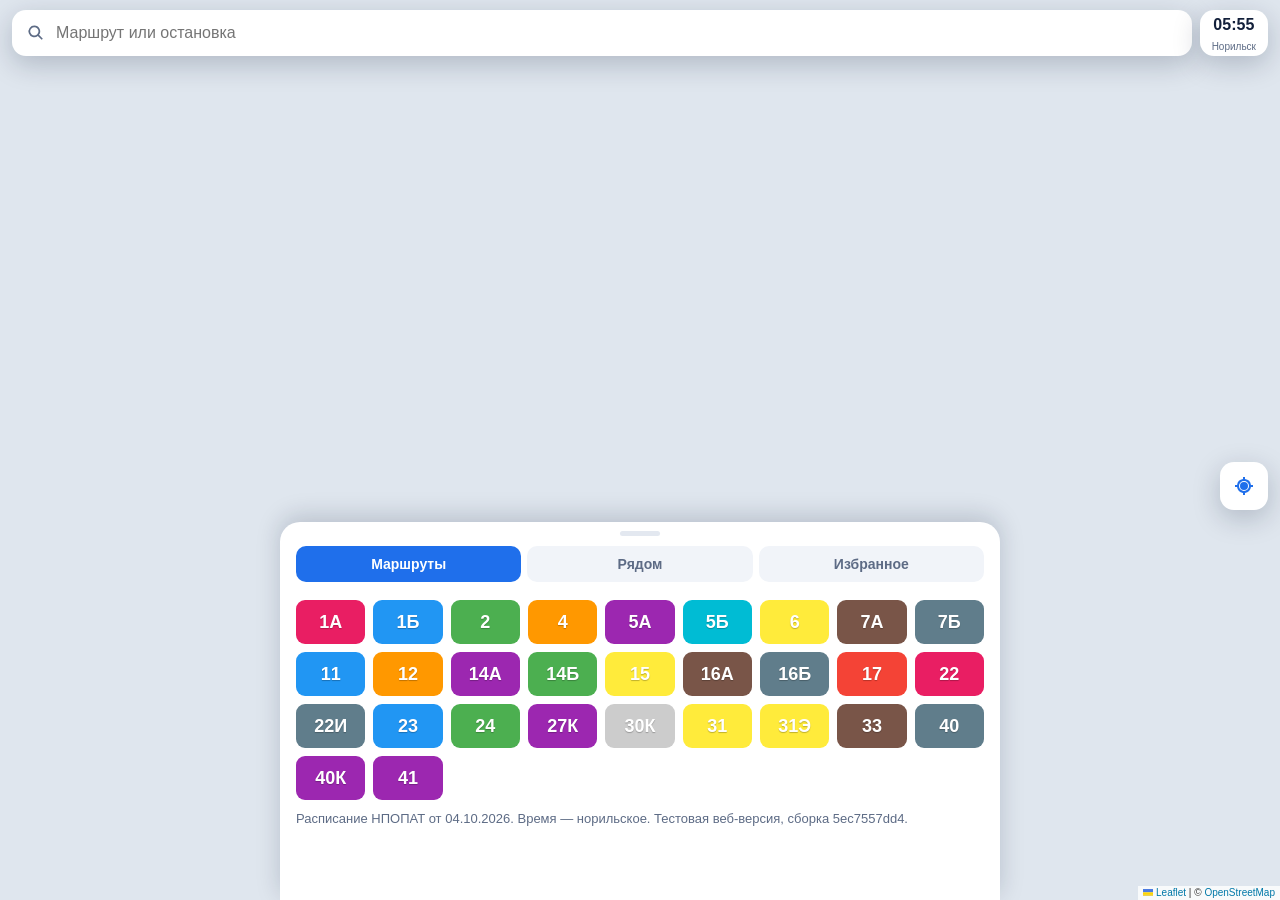
==== index.html @ 98a0bdf0 "Publish web test version (built from web-pwa-beta 6097717)" ====
<!doctype html>
<html lang="ru">
<head>
<meta charset="utf-8">
<meta name="viewport" content="width=device-width, initial-scale=1, viewport-fit=cover">
<title>Норильский транспорт</title>
<meta name="description" content="Автобусы Норильска: маршруты, остановки и расписание.">
<meta name="theme-color" content="#0b1630">
<meta name="apple-mobile-web-app-capable" content="yes">
<meta name="mobile-web-app-capable" content="yes">
<meta name="apple-mobile-web-app-status-bar-style" content="black-translucent">
<meta name="apple-mobile-web-app-title" content="Транспорт">
<link rel="apple-touch-icon" href="icons/icon-180.png">
<link rel="icon" href="icons/icon-192.png">
<link rel="manifest" href="manifest.webmanifest">
<link rel="stylesheet" href="vendor/leaflet.css">
<link rel="stylesheet" href="app.css">
</head>
<body>
<div id="map" aria-label="Карта Норильска"></div>

<header class="topbar">
  <div class="search">
    <svg viewBox="0 0 24 24" aria-hidden="true"><path d="M10 3a7 7 0 0 1 5.6 11.2l4.6 4.6-1.4 1.4-4.6-4.6A7 7 0 1 1 10 3zm0 2a5 5 0 1 0 0 10 5 5 0 0 0 0-10z"/></svg>
    <input id="q" type="search" placeholder="Маршрут или остановка" autocomplete="off" enterkeyhint="search" aria-label="Поиск маршрута или остановки">
    <button id="qclear" class="icon-btn" hidden aria-label="Очистить">×</button>
  </div>
  <div class="clock" id="clock" title="Время в Норильске"></div>
</header>

<div class="fabs">
  <button id="locate" class="fab" aria-label="Где я">
    <svg viewBox="0 0 24 24" aria-hidden="true"><path d="M12 8a4 4 0 1 1 0 8 4 4 0 0 1 0-8zm9 3h-2.06A7 7 0 0 0 13 5.06V3h-2v2.06A7 7 0 0 0 5.06 11H3v2h2.06A7 7 0 0 0 11 18.94V21h2v-2.06A7 7 0 0 0 18.94 13H21v-2zm-9 6a5 5 0 1 1 0-10 5 5 0 0 1 0 10z"/></svg>
  </button>
</div>

<section id="sheet" class="sheet" aria-live="polite">
  <button class="grip" id="grip" aria-label="Развернуть или свернуть панель"><span></span></button>
  <div id="sheet-body"></div>
</section>

<div id="toast" class="toast" role="status" hidden></div>

<script>window.BUILD = "5ec7557dd4";</script>
<script src="vendor/leaflet.js"></script>
<script src="app.js"></script>
</body>
</html>
---- vendor/leaflet.css ----
/* required styles */

.leaflet-pane,
.leaflet-tile,
.leaflet-marker-icon,
.leaflet-marker-shadow,
.leaflet-tile-container,
.leaflet-pane > svg,
.leaflet-pane > canvas,
.leaflet-zoom-box,
.leaflet-image-layer,
.leaflet-layer {
	position: absolute;
	left: 0;
	top: 0;
	}
.leaflet-container {
	overflow: hidden;
	}
.leaflet-tile,
.leaflet-marker-icon,
.leaflet-marker-shadow {
	-webkit-user-select: none;
	   -moz-user-select: none;
	        user-select: none;
	  -webkit-user-drag: none;
	}
/* Prevents IE11 from highlighting tiles in blue */
.leaflet-tile::selection {
	background: transparent;
}
/* Safari renders non-retina tile on retina better with this, but Chrome is worse */
.leaflet-safari .leaflet-tile {
	image-rendering: -webkit-optimize-contrast;
	}
/* hack that prevents hw layers "stretching" when loading new tiles */
.leaflet-safari .leaflet-tile-container {
	width: 1600px;
	height: 1600px;
	-webkit-transform-origin: 0 0;
	}
.leaflet-marker-icon,
.leaflet-marker-shadow {
	display: block;
	}
/* .leaflet-container svg: reset svg max-width decleration shipped in Joomla! (joomla.org) 3.x */
/* .leaflet-container img: map is broken in FF if you have max-width: 100% on tiles */
.leaflet-container .leaflet-overlay-pane svg {
	max-width: none !important;
	max-height: none !important;
	}
.leaflet-container .leaflet-marker-pane img,
.leaflet-container .leaflet-shadow-pane img,
.leaflet-container .leaflet-tile-pane img,
.leaflet-container img.leaflet-image-layer,
.leaflet-container .leaflet-tile {
	max-width: none !important;
	max-height: none !important;
	width: auto;
	padding: 0;
	}

.leaflet-container img.leaflet-tile {
	/* See: https://bugs.chromium.org/p/chromium/issues/detail?id=600120 */
	mix-blend-mode: plus-lighter;
}

.leaflet-container.leaflet-touch-zoom {
	-ms-touch-action: pan-x pan-y;
	touch-action: pan-x pan-y;
	}
.leaflet-container.leaflet-touch-drag {
	-ms-touch-action: pinch-zoom;
	/* Fallback for FF which doesn't support pinch-zoom */
	touch-action: none;
	touch-action: pinch-zoom;
}
.leaflet-container.leaflet-touch-drag.leaflet-touch-zoom {
	-ms-touch-action: none;
	touch-action: none;
}
.leaflet-container {
	-webkit-tap-highlight-color: transparent;
}
.leaflet-container a {
	-webkit-tap-highlight-color: rgba(51, 181, 229, 0.4);
}
.leaflet-tile {
	filter: inherit;
	visibility: hidden;
	}
.leaflet-tile-loaded {
	visibility: inherit;
	}
.leaflet-zoom-box {
	width: 0;
	height: 0;
	-moz-box-sizing: border-box;
	     box-sizing: border-box;
	z-index: 800;
	}
/* workaround for https://bugzilla.mozilla.org/show_bug.cgi?id=888319 */
.leaflet-overlay-pane svg {
	-moz-user-select: none;
	}

.leaflet-pane         { z-index: 400; }

.leaflet-tile-pane    { z-index: 200; }
.leaflet-overlay-pane { z-index: 400; }
.leaflet-shadow-pane  { z-index: 500; }
.leaflet-marker-pane  { z-index: 600; }
.leaflet-tooltip-pane   { z-index: 650; }
.leaflet-popup-pane   { z-index: 700; }

.leaflet-map-pane canvas { z-index: 100; }
.leaflet-map-pane svg    { z-index: 200; }

.leaflet-vml-shape {
	width: 1px;
	height: 1px;
	}
.lvml {
	behavior: url(#default#VML);
	display: inline-block;
	position: absolute;
	}


/* control positioning */

.leaflet-control {
	position: relative;
	z-index: 800;
	pointer-events: visiblePainted; /* IE 9-10 doesn't have auto */
	pointer-events: auto;
	}
.leaflet-top,
.leaflet-bottom {
	position: absolute;
	z-index: 1000;
	pointer-events: none;
	}
.leaflet-top {
	top: 0;
	}
.leaflet-right {
	right: 0;
	}
.leaflet-bottom {
	bottom: 0;
	}
.leaflet-left {
	left: 0;
	}
.leaflet-control {
	float: left;
	clear: both;
	}
.leaflet-right .leaflet-control {
	float: right;
	}
.leaflet-top .leaflet-control {
	margin-top: 10px;
	}
.leaflet-bottom .leaflet-control {
	margin-bottom: 10px;
	}
.leaflet-left .leaflet-control {
	margin-left: 10px;
	}
.leaflet-right .leaflet-control {
	margin-right: 10px;
	}


/* zoom and fade animations */

.leaflet-fade-anim .leaflet-popup {
	opacity: 0;
	-webkit-transition: opacity 0.2s linear;
	   -moz-transition: opacity 0.2s linear;
	        transition: opacity 0.2s linear;
	}
.leaflet-fade-anim .leaflet-map-pane .leaflet-popup {
	opacity: 1;
	}
.leaflet-zoom-animated {
	-webkit-transform-origin: 0 0;
	    -ms-transform-origin: 0 0;
	        transform-origin: 0 0;
	}
svg.leaflet-zoom-animated {
	will-change: transform;
}

.leaflet-zoom-anim .leaflet-zoom-animated {
	-webkit-transition: -webkit-transform 0.25s cubic-bezier(0,0,0.25,1);
	   -moz-transition:    -moz-transform 0.25s cubic-bezier(0,0,0.25,1);
	        transition:         transform 0.25s cubic-bezier(0,0,0.25,1);
	}
.leaflet-zoom-anim .leaflet-tile,
.leaflet-pan-anim .leaflet-tile {
	-webkit-transition: none;
	   -moz-transition: none;
	        transition: none;
	}

.leaflet-zoom-anim .leaflet-zoom-hide {
	visibility: hidden;
	}


/* cursors */

.leaflet-interactive {
	cursor: pointer;
	}
.leaflet-grab {
	cursor: -webkit-grab;
	cursor:    -moz-grab;
	cursor:         grab;
	}
.leaflet-crosshair,
.leaflet-crosshair .leaflet-interactive {
	cursor: crosshair;
	}
.leaflet-popup-pane,
.leaflet-control {
	cursor: auto;
	}
.leaflet-dragging .leaflet-grab,
.leaflet-dragging .leaflet-grab .leaflet-interactive,
.leaflet-dragging .leaflet-marker-draggable {
	cursor: move;
	cursor: -webkit-grabbing;
	cursor:    -moz-grabbing;
	cursor:         grabbing;
	}

/* marker & overlays interactivity */
.leaflet-marker-icon,
.leaflet-marker-shadow,
.leaflet-image-layer,
.leaflet-pane > svg path,
.leaflet-tile-container {
	pointer-events: none;
	}

.leaflet-marker-icon.leaflet-interactive,
.leaflet-image-layer.leaflet-interactive,
.leaflet-pane > svg path.leaflet-interactive,
svg.leaflet-image-layer.leaflet-interactive path {
	pointer-events: visiblePainted; /* IE 9-10 doesn't have auto */
	pointer-events: auto;
	}

/* visual tweaks */

.leaflet-container {
	background: #ddd;
	outline-offset: 1px;
	}
.leaflet-container a {
	color: #0078A8;
	}
.leaflet-zoom-box {
	border: 2px dotted #38f;
	background: rgba(255,255,255,0.5);
	}


/* general typography */
.leaflet-container {
	font-family: "Helvetica Neue", Arial, Helvetica, sans-serif;
	font-size: 12px;
	font-size: 0.75rem;
	line-height: 1.5;
	}


/* general toolbar styles */

.leaflet-bar {
	box-shadow: 0 1px 5px rgba(0,0,0,0.65);
	border-radius: 4px;
	}
.leaflet-bar a {
	background-color: #fff;
	border-bottom: 1px solid #ccc;
	width: 26px;
	height: 26px;
	line-height: 26px;
	display: block;
	text-align: center;
	text-decoration: none;
	color: black;
	}
.leaflet-bar a,
.leaflet-control-layers-toggle {
	background-position: 50% 50%;
	background-repeat: no-repeat;
	display: block;
	}
.leaflet-bar a:hover,
.leaflet-bar a:focus {
	background-color: #f4f4f4;
	}
.leaflet-bar a:first-child {
	border-top-left-radius: 4px;
	border-top-right-radius: 4px;
	}
.leaflet-bar a:last-child {
	border-bottom-left-radius: 4px;
	border-bottom-right-radius: 4px;
	border-bottom: none;
	}
.leaflet-bar a.leaflet-disabled {
	cursor: default;
	background-color: #f4f4f4;
	color: #bbb;
	}

.leaflet-touch .leaflet-bar a {
	width: 30px;
	height: 30px;
	line-height: 30px;
	}
.leaflet-touch .leaflet-bar a:first-child {
	border-top-left-radius: 2px;
	border-top-right-radius: 2px;
	}
.leaflet-touch .leaflet-bar a:last-child {
	border-bottom-left-radius: 2px;
	border-bottom-right-radius: 2px;
	}

/* zoom control */

.leaflet-control-zoom-in,
.leaflet-control-zoom-out {
	font: bold 18px 'Lucida Console', Monaco, monospace;
	text-indent: 1px;
	}

.leaflet-touch .leaflet-control-zoom-in, .leaflet-touch .leaflet-control-zoom-out  {
	font-size: 22px;
	}


/* layers control */

.leaflet-control-layers {
	box-shadow: 0 1px 5px rgba(0,0,0,0.4);
	background: #fff;
	border-radius: 5px;
	}
.leaflet-control-layers-toggle {
	background-image: url(images/layers.png);
	width: 36px;
	height: 36px;
	}
.leaflet-retina .leaflet-control-layers-toggle {
	background-image: url(images/layers-2x.png);
	background-size: 26px 26px;
	}
.leaflet-touch .leaflet-control-layers-toggle {
	width: 44px;
	height: 44px;
	}
.leaflet-control-layers .leaflet-control-layers-list,
.leaflet-control-layers-expanded .leaflet-control-layers-toggle {
	display: none;
	}
.leaflet-control-layers-expanded .leaflet-control-layers-list {
	display: block;
	position: relative;
	}
.leaflet-control-layers-expanded {
	padding: 6px 10px 6px 6px;
	color: #333;
	background: #fff;
	}
.leaflet-control-layers-scrollbar {
	overflow-y: scroll;
	overflow-x: hidden;
	padding-right: 5px;
	}
.leaflet-control-layers-selector {
	margin-top: 2px;
	position: relative;
	top: 1px;
	}
.leaflet-control-layers label {
	display: block;
	font-size: 13px;
	font-size: 1.08333em;
	}
.leaflet-control-layers-separator {
	height: 0;
	border-top: 1px solid #ddd;
	margin: 5px -10px 5px -6px;
	}

/* Default icon URLs */
.leaflet-default-icon-path { /* used only in path-guessing heuristic, see L.Icon.Default */
	background-image: url(images/marker-icon.png);
	}


/* attribution and scale controls */

.leaflet-container .leaflet-control-attribution {
	background: #fff;
	background: rgba(255, 255, 255, 0.8);
	margin: 0;
	}
.leaflet-control-attribution,
.leaflet-control-scale-line {
	padding: 0 5px;
	color: #333;
	line-height: 1.4;
	}
.leaflet-control-attribution a {
	text-decoration: none;
	}
.leaflet-control-attribution a:hover,
.leaflet-control-attribution a:focus {
	text-decoration: underline;
	}
.leaflet-attribution-flag {
	display: inline !important;
	vertical-align: baseline !important;
	width: 1em;
	height: 0.6669em;
	}
.leaflet-left .leaflet-control-scale {
	margin-left: 5px;
	}
.leaflet-bottom .leaflet-control-scale {
	margin-bottom: 5px;
	}
.leaflet-control-scale-line {
	border: 2px solid #777;
	border-top: none;
	line-height: 1.1;
	padding: 2px 5px 1px;
	white-space: nowrap;
	-moz-box-sizing: border-box;
	     box-sizing: border-box;
	background: rgba(255, 255, 255, 0.8);
	text-shadow: 1px 1px #fff;
	}
.leaflet-control-scale-line:not(:first-child) {
	border-top: 2px solid #777;
	border-bottom: none;
	margin-top: -2px;
	}
.leaflet-control-scale-line:not(:first-child):not(:last-child) {
	border-bottom: 2px solid #777;
	}

.leaflet-touch .leaflet-control-attribution,
.leaflet-touch .leaflet-control-layers,
.leaflet-touch .leaflet-bar {
	box-shadow: none;
	}
.leaflet-touch .leaflet-control-layers,
.leaflet-touch .leaflet-bar {
	border: 2px solid rgba(0,0,0,0.2);
	background-clip: padding-box;
	}


/* popup */

.leaflet-popup {
	position: absolute;
	text-align: center;
	margin-bottom: 20px;
	}
.leaflet-popup-content-wrapper {
	padding: 1px;
	text-align: left;
	border-radius: 12px;
	}
.leaflet-popup-content {
	margin: 13px 24px 13px 20px;
	line-height: 1.3;
	font-size: 13px;
	font-size: 1.08333em;
	min-height: 1px;
	}
.leaflet-popup-content p {
	margin: 17px 0;
	margin: 1.3em 0;
	}
.leaflet-popup-tip-container {
	width: 40px;
	height: 20px;
	position: absolute;
	left: 50%;
	margin-top: -1px;
	margin-left: -20px;
	overflow: hidden;
	pointer-events: none;
	}
.leaflet-popup-tip {
	width: 17px;
	height: 17px;
	padding: 1px;

	margin: -10px auto 0;
	pointer-events: auto;

	-webkit-transform: rotate(45deg);
	   -moz-transform: rotate(45deg);
	    -ms-transform: rotate(45deg);
	        transform: rotate(45deg);
	}
.leaflet-popup-content-wrapper,
.leaflet-popup-tip {
	background: white;
	color: #333;
	box-shadow: 0 3px 14px rgba(0,0,0,0.4);
	}
.leaflet-container a.leaflet-popup-close-button {
	position: absolute;
	top: 0;
	right: 0;
	border: none;
	text-align: center;
	width: 24px;
	height: 24px;
	font: 16px/24px Tahoma, Verdana, sans-serif;
	color: #757575;
	text-decoration: none;
	background: transparent;
	}
.leaflet-container a.leaflet-popup-close-button:hover,
.leaflet-container a.leaflet-popup-close-button:focus {
	color: #585858;
	}
.leaflet-popup-scrolled {
	overflow: auto;
	}

.leaflet-oldie .leaflet-popup-content-wrapper {
	-ms-zoom: 1;
	}
.leaflet-oldie .leaflet-popup-tip {
	width: 24px;
	margin: 0 auto;

	-ms-filter: "progid:DXImageTransform.Microsoft.Matrix(M11=0.70710678, M12=0.70710678, M21=-0.70710678, M22=0.70710678)";
	filter: progid:DXImageTransform.Microsoft.Matrix(M11=0.70710678, M12=0.70710678, M21=-0.70710678, M22=0.70710678);
	}

.leaflet-oldie .leaflet-control-zoom,
.leaflet-oldie .leaflet-control-layers,
.leaflet-oldie .leaflet-popup-content-wrapper,
.leaflet-oldie .leaflet-popup-tip {
	border: 1px solid #999;
	}


/* div icon */

.leaflet-div-icon {
	background: #fff;
	border: 1px solid #666;
	}


/* Tooltip */
/* Base styles for the element that has a tooltip */
.leaflet-tooltip {
	position: absolute;
	padding: 6px;
	background-color: #fff;
	border: 1px solid #fff;
	border-radius: 3px;
	color: #222;
	white-space: nowrap;
	-webkit-user-select: none;
	-moz-user-select: none;
	-ms-user-select: none;
	user-select: none;
	pointer-events: none;
	box-shadow: 0 1px 3px rgba(0,0,0,0.4);
	}
.leaflet-tooltip.leaflet-interactive {
	cursor: pointer;
	pointer-events: auto;
	}
.leaflet-tooltip-top:before,
.leaflet-tooltip-bottom:before,
.leaflet-tooltip-left:before,
.leaflet-tooltip-right:before {
	position: absolute;
	pointer-events: none;
	border: 6px solid transparent;
	background: transparent;
	content: "";
	}

/* Directions */

.leaflet-tooltip-bottom {
	margin-top: 6px;
}
.leaflet-tooltip-top {
	margin-top: -6px;
}
.leaflet-tooltip-bottom:before,
.leaflet-tooltip-top:before {
	left: 50%;
	margin-left: -6px;
	}
.leaflet-tooltip-top:before {
	bottom: 0;
	margin-bottom: -12px;
	border-top-color: #fff;
	}
.leaflet-tooltip-bottom:before {
	top: 0;
	margin-top: -12px;
	margin-left: -6px;
	border-bottom-color: #fff;
	}
.leaflet-tooltip-left {
	margin-left: -6px;
}
.leaflet-tooltip-right {
	margin-left: 6px;
}
.leaflet-tooltip-left:before,
.leaflet-tooltip-right:before {
	top: 50%;
	margin-top: -6px;
	}
.leaflet-tooltip-left:before {
	right: 0;
	margin-right: -12px;
	border-left-color: #fff;
	}
.leaflet-tooltip-right:before {
	left: 0;
	margin-left: -12px;
	border-right-color: #fff;
	}

/* Printing */

@media print {
	/* Prevent printers from removing background-images of controls. */
	.leaflet-control {
		-webkit-print-color-adjust: exact;
		print-color-adjust: exact;
		}
	}
---- app.css ----
:root {
  --bg: #0b1630;
  --panel: #ffffff;
  --text: #13203b;
  --muted: #5d6b85;
  --line: #e3e8f0;
  --accent: #1f6feb;
  --accent-soft: #e8f0fe;
  --good: #1b8a4b;
  --warn: #b45309;
  --chip: #f1f4f9;
  --shadow: 0 8px 28px rgba(11, 22, 48, .22);
  --safe-top: env(safe-area-inset-top, 0px);
  --safe-bottom: env(safe-area-inset-bottom, 0px);
  --sheet-peek: 42vh;
  color-scheme: light;
}
@media (prefers-color-scheme: dark) {
  :root {
    --panel: #121c33;
    --text: #e9eef8;
    --muted: #9aa8c2;
    --line: #22304f;
    --accent: #5b9bff;
    --accent-soft: #1b2b4d;
    --good: #4ade80;
    --warn: #fbbf24;
    --chip: #1b2742;
    color-scheme: dark;
  }
}
* { box-sizing: border-box; -webkit-tap-highlight-color: transparent; }
html, body { margin: 0; height: 100%; overflow: hidden; background: var(--bg);
  font: 16px/1.35 -apple-system, BlinkMacSystemFont, "SF Pro Text", "Segoe UI", Roboto, sans-serif; color: var(--text); }
button { font: inherit; color: inherit; }

#map { position: fixed; inset: 0; background: #dfe6ee; }
@media (prefers-color-scheme: dark) { #map .leaflet-tile-pane { filter: brightness(.72) contrast(1.1) saturate(.8); } }

.topbar { position: fixed; z-index: 1000; left: 0; right: 0; top: 0;
  padding: calc(var(--safe-top) + 10px) 12px 0; display: flex; gap: 8px; align-items: center; pointer-events: none; }
.search { pointer-events: auto; flex: 1; display: flex; align-items: center; gap: 8px; height: 46px; padding: 0 6px 0 14px;
  background: var(--panel); border-radius: 14px; box-shadow: var(--shadow); }
.search svg { width: 20px; height: 20px; fill: var(--muted); flex: none; }
.search input { flex: 1; min-width: 0; border: 0; outline: 0; background: transparent; color: var(--text); font-size: 16px; }
.search input::-webkit-search-cancel-button { display: none; }
.clock { pointer-events: auto; height: 46px; min-width: 64px; padding: 0 12px; display: grid; place-items: center;
  background: var(--panel); border-radius: 14px; box-shadow: var(--shadow); font-weight: 600; font-variant-numeric: tabular-nums; }
.clock small { display: block; font-size: 10px; font-weight: 500; color: var(--muted); line-height: 1; }
.icon-btn { border: 0; background: var(--chip); width: 32px; height: 32px; border-radius: 10px; font-size: 20px; line-height: 1; cursor: pointer; }

.fabs { position: fixed; z-index: 1000; right: 12px; bottom: calc(var(--sheet-h, var(--sheet-peek)) + 12px); transition: bottom .25s ease; }
.fab { width: 48px; height: 48px; border-radius: 14px; border: 0; background: var(--panel); box-shadow: var(--shadow); display: grid; place-items: center; cursor: pointer; }
.fab svg { width: 24px; height: 24px; fill: var(--accent); }
.fab.busy svg { animation: spin 1s linear infinite; }
@keyframes spin { to { transform: rotate(360deg); } }

.sheet { position: fixed; z-index: 1001; left: 0; right: 0; bottom: 0; height: var(--sheet-h, var(--sheet-peek));
  background: var(--panel); border-radius: 20px 20px 0 0; box-shadow: 0 -6px 24px rgba(11,22,48,.18);
  display: flex; flex-direction: column; transition: height .25s ease; max-width: 720px; margin: 0 auto; }
.sheet.full { --sheet-h: calc(100vh - var(--safe-top) - 70px); }
.sheet.mini { --sheet-h: calc(76px + var(--safe-bottom)); }
body:has(.sheet.full) { --sheet-h: calc(100vh - var(--safe-top) - 70px); }
body:has(.sheet.mini) { --sheet-h: calc(76px + var(--safe-bottom)); }
.grip { flex: none; border: 0; background: transparent; height: 22px; display: grid; place-items: center; cursor: pointer; }
.grip span { width: 40px; height: 5px; border-radius: 3px; background: var(--line); }
#sheet-body { flex: 1; overflow-y: auto; -webkit-overflow-scrolling: touch; padding: 0 16px calc(var(--safe-bottom) + 16px); overscroll-behavior: contain; }

.tabs { display: flex; gap: 6px; margin: 2px 0 12px; position: sticky; top: 0; background: var(--panel); padding-bottom: 6px; z-index: 2; }
.tab { flex: 1; border: 0; background: var(--chip); border-radius: 10px; height: 36px; font-weight: 600; font-size: 14px; cursor: pointer; color: var(--muted); }
.tab[aria-selected="true"] { background: var(--accent); color: #fff; }

h2 { font-size: 20px; margin: 0; }
.sub { color: var(--muted); font-size: 14px; }
.badge { display: inline-grid; place-items: center; min-width: 44px; height: 32px; padding: 0 8px; border-radius: 9px;
  color: #fff; font-weight: 700; font-size: 16px; flex: none; text-shadow: 0 1px 1px rgba(0,0,0,.25); }

.grid { display: grid; grid-template-columns: repeat(auto-fill, minmax(64px, 1fr)); gap: 8px; }
.grid .badge { height: 44px; font-size: 18px; width: 100%; border: 0; cursor: pointer; position: relative; }
.grid .badge .star { position: absolute; top: 2px; right: 5px; font-size: 11px; }

.list { list-style: none; margin: 0; padding: 0; }
.row { display: flex; align-items: center; gap: 12px; padding: 11px 2px; border-bottom: 1px solid var(--line); cursor: pointer; width: 100%; background: none; border-left: 0; border-right: 0; border-top: 0; text-align: left; }
.row:last-child { border-bottom: 0; }
.row .grow { flex: 1; min-width: 0; }
.row .title { font-weight: 600; }
.row .meta { font-size: 13px; color: var(--muted); margin-top: 2px; }
.chips { display: flex; flex-wrap: wrap; gap: 4px; margin-top: 5px; }
.chips .badge { min-width: 30px; height: 22px; font-size: 12px; border-radius: 6px; padding: 0 5px; }

.head { display: flex; align-items: center; gap: 12px; margin-bottom: 10px; }
.head .grow { flex: 1; min-width: 0; }
.back, .fav { border: 0; background: var(--chip); border-radius: 10px; height: 36px; min-width: 36px; padding: 0 10px; cursor: pointer; font-size: 18px; }
.fav[aria-pressed="true"] { color: #e8a400; }

.dirs { display: flex; flex-direction: column; gap: 6px; margin-bottom: 12px; }
.dir { border: 1px solid var(--line); background: transparent; border-radius: 12px; padding: 9px 12px; text-align: left; cursor: pointer; font-size: 14px; }
.dir[aria-pressed="true"] { border-color: var(--accent); background: var(--accent-soft); }

.seg { display: inline-flex; background: var(--chip); border-radius: 10px; padding: 3px; margin: 6px 0 10px; }
.seg button { border: 0; background: transparent; padding: 6px 14px; border-radius: 8px; font-size: 14px; font-weight: 600; color: var(--muted); cursor: pointer; }
.seg button[aria-pressed="true"] { background: var(--panel); color: var(--text); box-shadow: 0 1px 3px rgba(0,0,0,.12); }

.next { display: flex; gap: 8px; align-items: baseline; flex-wrap: wrap; padding: 10px 12px; border-radius: 12px; background: var(--accent-soft); margin-bottom: 10px; }
.next b { font-size: 22px; font-variant-numeric: tabular-nums; }
.next .in { color: var(--good); font-weight: 600; }
.times { display: flex; flex-wrap: wrap; gap: 6px; margin: 4px 0 14px; }
.times span { font-variant-numeric: tabular-nums; font-size: 14px; padding: 4px 7px; border-radius: 7px; background: var(--chip); }
.times span.past { opacity: .4; }
.times span.soon { background: var(--accent); color: #fff; font-weight: 600; }
.section { font-size: 13px; font-weight: 700; text-transform: uppercase; letter-spacing: .04em; color: var(--muted); margin: 16px 0 6px; }
.note { font-size: 13px; color: var(--muted); margin: 10px 0; }
.note a { color: var(--accent); }
.empty { color: var(--muted); padding: 20px 0; text-align: center; }

.stopnum { width: 22px; height: 22px; border-radius: 50%; border: 3px solid currentColor; background: var(--panel); flex: none; }

.toast { position: fixed; z-index: 2000; left: 50%; transform: translateX(-50%); top: calc(var(--safe-top) + 66px);
  background: #13203b; color: #fff; padding: 10px 14px; border-radius: 12px; box-shadow: var(--shadow); font-size: 14px; max-width: 90vw; }

.stop-dot { background: #fff; border: 3px solid var(--c, #1f6feb); border-radius: 50%; box-sizing: border-box; }
.stop-dot.sel { background: var(--c, #1f6feb); border-color: #fff; box-shadow: 0 0 0 3px var(--c, #1f6feb); }
.me-dot { background: #1f6feb; border: 3px solid #fff; border-radius: 50%; box-shadow: 0 0 0 6px rgba(31,111,235,.25); }
.leaflet-control-attribution { font-size: 10px; }
.leaflet-top { top: calc(var(--safe-top) + 64px); }
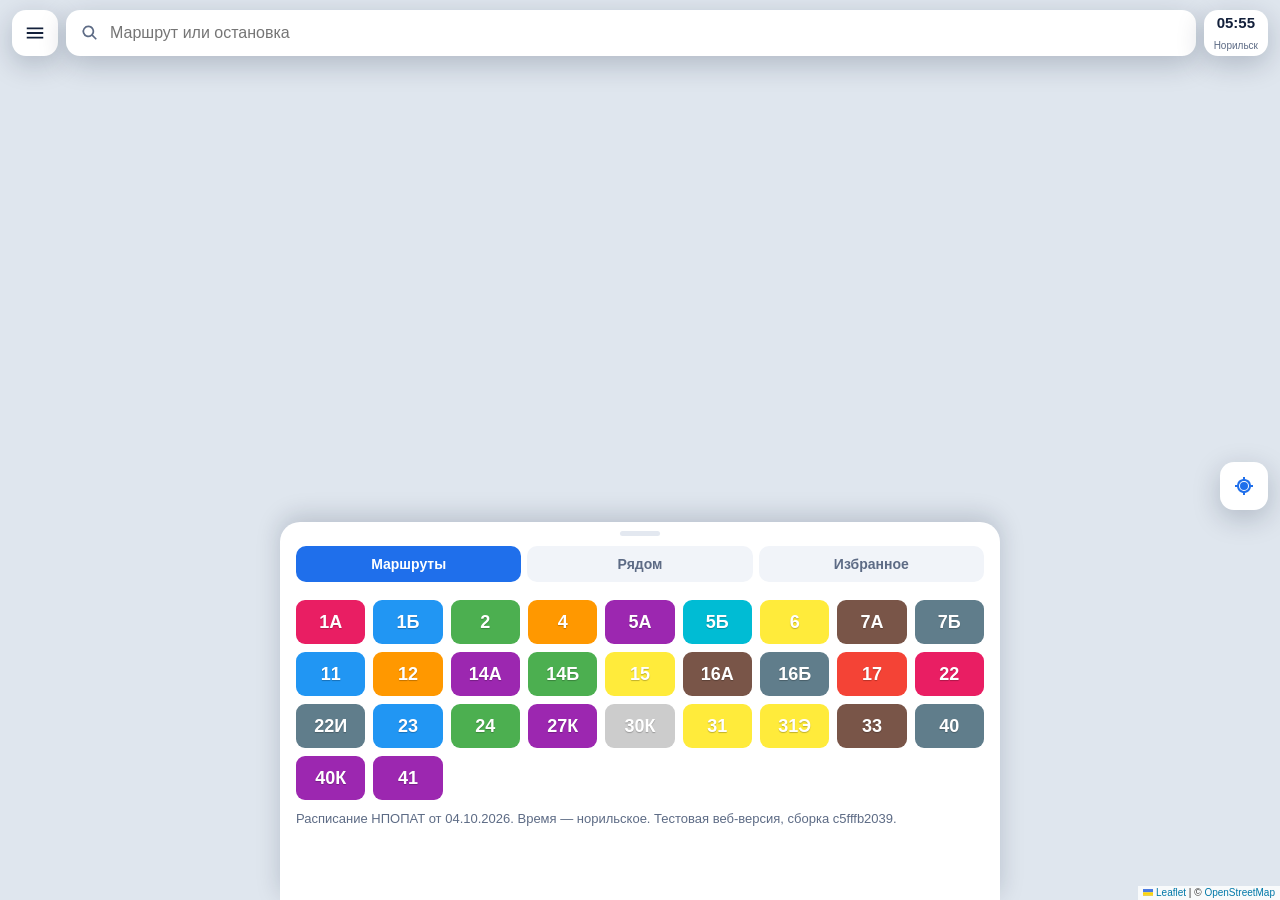
==== commit fdf96c1e: "Publish web test version (web-pwa-beta c2180c1): weather, menu, stop alarm" ====
--- a/index.html
+++ b/index.html
@@ -20,13 +20,20 @@
 <div id="map" aria-label="Карта Норильска"></div>
 
 <header class="topbar">
+  <button id="menu" class="square" aria-label="Меню">
+    <svg viewBox="0 0 24 24" aria-hidden="true"><path d="M3 6h18v2H3zm0 5h18v2H3zm0 5h18v2H3z"/></svg>
+  </button>
   <div class="search">
     <svg viewBox="0 0 24 24" aria-hidden="true"><path d="M10 3a7 7 0 0 1 5.6 11.2l4.6 4.6-1.4 1.4-4.6-4.6A7 7 0 1 1 10 3zm0 2a5 5 0 1 0 0 10 5 5 0 0 0 0-10z"/></svg>
     <input id="q" type="search" placeholder="Маршрут или остановка" autocomplete="off" enterkeyhint="search" aria-label="Поиск маршрута или остановки">
     <button id="qclear" class="icon-btn" hidden aria-label="Очистить">×</button>
   </div>
-  <div class="clock" id="clock" title="Время в Норильске"></div>
+  <button class="clock" id="clock" aria-label="Погода и время в Норильске"></button>
 </header>
+<div class="banners">
+  <div id="alarmbar" class="alarmbar" hidden></div>
+  <div id="alert" class="alertbar" hidden></div>
+</div>
 
 <div class="fabs">
   <button id="locate" class="fab" aria-label="Где я">
@@ -41,8 +48,10 @@
 
 <div id="toast" class="toast" role="status" hidden></div>
 
-<script>window.BUILD = "5ec7557dd4";</script>
+<script>window.BUILD = "c5fffb2039";</script>
 <script src="vendor/leaflet.js"></script>
+<script src="weather.js"></script>
+<script src="alarm.js"></script>
 <script src="app.js"></script>
 </body>
 </html>
--- a/app.css
+++ b/app.css
@@ -1,3 +1,4 @@
+[hidden] { display: none !important; }
 :root {
   --bg: #0b1630;
   --panel: #ffffff;
@@ -16,7 +17,7 @@
   color-scheme: light;
 }
 @media (prefers-color-scheme: dark) {
-  :root {
+  :root:not([data-theme="light"]) {
     --panel: #121c33;
     --text: #e9eef8;
     --muted: #9aa8c2;
@@ -29,13 +30,26 @@
     color-scheme: dark;
   }
 }
+:root[data-theme="dark"] {
+  --panel: #121c33;
+  --text: #e9eef8;
+  --muted: #9aa8c2;
+  --line: #22304f;
+  --accent: #5b9bff;
+  --accent-soft: #1b2b4d;
+  --good: #4ade80;
+  --warn: #fbbf24;
+  --chip: #1b2742;
+  color-scheme: dark;
+}
 * { box-sizing: border-box; -webkit-tap-highlight-color: transparent; }
 html, body { margin: 0; height: 100%; overflow: hidden; background: var(--bg);
   font: 16px/1.35 -apple-system, BlinkMacSystemFont, "SF Pro Text", "Segoe UI", Roboto, sans-serif; color: var(--text); }
 button { font: inherit; color: inherit; }
 
 #map { position: fixed; inset: 0; background: #dfe6ee; }
-@media (prefers-color-scheme: dark) { #map .leaflet-tile-pane { filter: brightness(.72) contrast(1.1) saturate(.8); } }
+@media (prefers-color-scheme: dark) { :root:not([data-theme="light"]) #map .leaflet-tile-pane { filter: brightness(.72) contrast(1.1) saturate(.8); } }
+:root[data-theme="dark"] #map .leaflet-tile-pane { filter: brightness(.72) contrast(1.1) saturate(.8); }
 
 .topbar { position: fixed; z-index: 1000; left: 0; right: 0; top: 0;
   padding: calc(var(--safe-top) + 10px) 12px 0; display: flex; gap: 8px; align-items: center; pointer-events: none; }
@@ -44,7 +58,9 @@
 .search svg { width: 20px; height: 20px; fill: var(--muted); flex: none; }
 .search input { flex: 1; min-width: 0; border: 0; outline: 0; background: transparent; color: var(--text); font-size: 16px; }
 .search input::-webkit-search-cancel-button { display: none; }
-.clock { pointer-events: auto; height: 46px; min-width: 64px; padding: 0 12px; display: grid; place-items: center;
+.square { pointer-events: auto; flex: none; width: 46px; height: 46px; border: 0; border-radius: 14px; background: var(--panel); box-shadow: var(--shadow); display: grid; place-items: center; cursor: pointer; }
+.square svg { width: 22px; height: 22px; fill: var(--text); }
+.clock { pointer-events: auto; border: 0; cursor: pointer; color: var(--text); height: 46px; min-width: 64px; padding: 0 10px; display: grid; place-items: center; line-height: 1.1; font-size: 15px;
   background: var(--panel); border-radius: 14px; box-shadow: var(--shadow); font-weight: 600; font-variant-numeric: tabular-nums; }
 .clock small { display: block; font-size: 10px; font-weight: 500; color: var(--muted); line-height: 1; }
 .icon-btn { border: 0; background: var(--chip); width: 32px; height: 32px; border-radius: 10px; font-size: 20px; line-height: 1; cursor: pointer; }
@@ -123,3 +139,46 @@
 .me-dot { background: #1f6feb; border: 3px solid #fff; border-radius: 50%; box-shadow: 0 0 0 6px rgba(31,111,235,.25); }
 .leaflet-control-attribution { font-size: 10px; }
 .leaflet-top { top: calc(var(--safe-top) + 64px); }
+
+.banners { position: fixed; z-index: 999; left: 12px; right: 12px; top: calc(var(--safe-top) + 64px); display: flex; flex-direction: column; gap: 8px; pointer-events: none; max-width: 696px; margin: 0 auto; }
+.alarmbar, .alertbar { pointer-events: auto; border-radius: 14px; box-shadow: var(--shadow); padding: 10px 12px; display: flex; gap: 10px; align-items: center; font-size: 14px; }
+.alarmbar { background: #1f6feb; color: #fff; }
+.alarmbar.near { background: #b45309; }
+.alarmbar.arrived { background: #1b8a4b; animation: pulse 1s ease-in-out infinite alternate; }
+@keyframes pulse { to { filter: brightness(1.2); } }
+.alarmbar .grow, .alertbar .grow { flex: 1; min-width: 0; }
+.alarmbar b, .alertbar b { display: block; font-size: 15px; }
+.alarmbar button, .alertbar button { border: 0; border-radius: 10px; padding: 7px 10px; font-weight: 600; cursor: pointer; background: rgba(255,255,255,.22); color: inherit; flex: none; }
+.alertbar { background: #fff4e5; color: #6b3a00; border: 1px solid #f5c27a; }
+.alertbar.severe { background: #fde8e8; color: #7f1d1d; border-color: #f19999; }
+.wxbig { display: flex; align-items: center; gap: 14px; margin: 4px 0 10px; }
+.wxbig .t { font-size: 44px; font-weight: 700; line-height: 1; }
+.wxbig .i { font-size: 40px; }
+.kv { display: grid; grid-template-columns: 1fr 1fr; gap: 8px; margin-bottom: 12px; }
+.kv div { background: var(--chip); border-radius: 12px; padding: 8px 10px; font-size: 13px; color: var(--muted); }
+.kv b { display: block; font-size: 16px; color: var(--text); }
+.card { border-radius: 14px; padding: 12px; margin: 8px 0; background: var(--chip); }
+.card.s1 { background: #fff4e5; color: #6b3a00; }
+.card.s2 { background: #fde8e8; color: #7f1d1d; }
+.card b { display: block; margin-bottom: 4px; }
+.card ul { margin: 6px 0; padding-left: 0; list-style: none; }
+.card p { margin: 6px 0 0; font-size: 14px; }
+.hours { display: flex; gap: 8px; overflow-x: auto; padding-bottom: 6px; }
+.hours div { flex: none; text-align: center; background: var(--chip); border-radius: 12px; padding: 8px 10px; font-size: 13px; min-width: 62px; }
+.hours b { display: block; font-size: 16px; }
+.big-btn { width: 100%; border: 0; border-radius: 14px; background: var(--accent); color: #fff; font-weight: 700; font-size: 16px; padding: 14px; margin: 10px 0 4px; cursor: pointer; }
+.big-btn.off { background: var(--chip); color: var(--text); }
+.menu .row { gap: 14px; }
+.menu .row .ic { font-size: 22px; width: 28px; text-align: center; }
+.switch { appearance: none; width: 48px; height: 28px; border-radius: 14px; background: var(--line); position: relative; flex: none; cursor: pointer; transition: background .2s; }
+.switch::after { content: ""; position: absolute; top: 3px; left: 3px; width: 22px; height: 22px; border-radius: 50%; background: #fff; transition: left .2s; box-shadow: 0 1px 3px rgba(0,0,0,.25); }
+.switch:checked { background: var(--good); }
+.switch:checked::after { left: 23px; }
+.steps { margin: 6px 0 0; padding-left: 20px; font-size: 14px; }
+.steps li { margin: 4px 0; }
+
+.clock { white-space: nowrap; }
+.clock .wxline { font-size: 15px; font-weight: 700; }
+.toast { top: auto; bottom: calc(var(--sheet-h, var(--sheet-peek)) + 72px); }
+.search { min-width: 0; }
+.clock { flex: none; }
